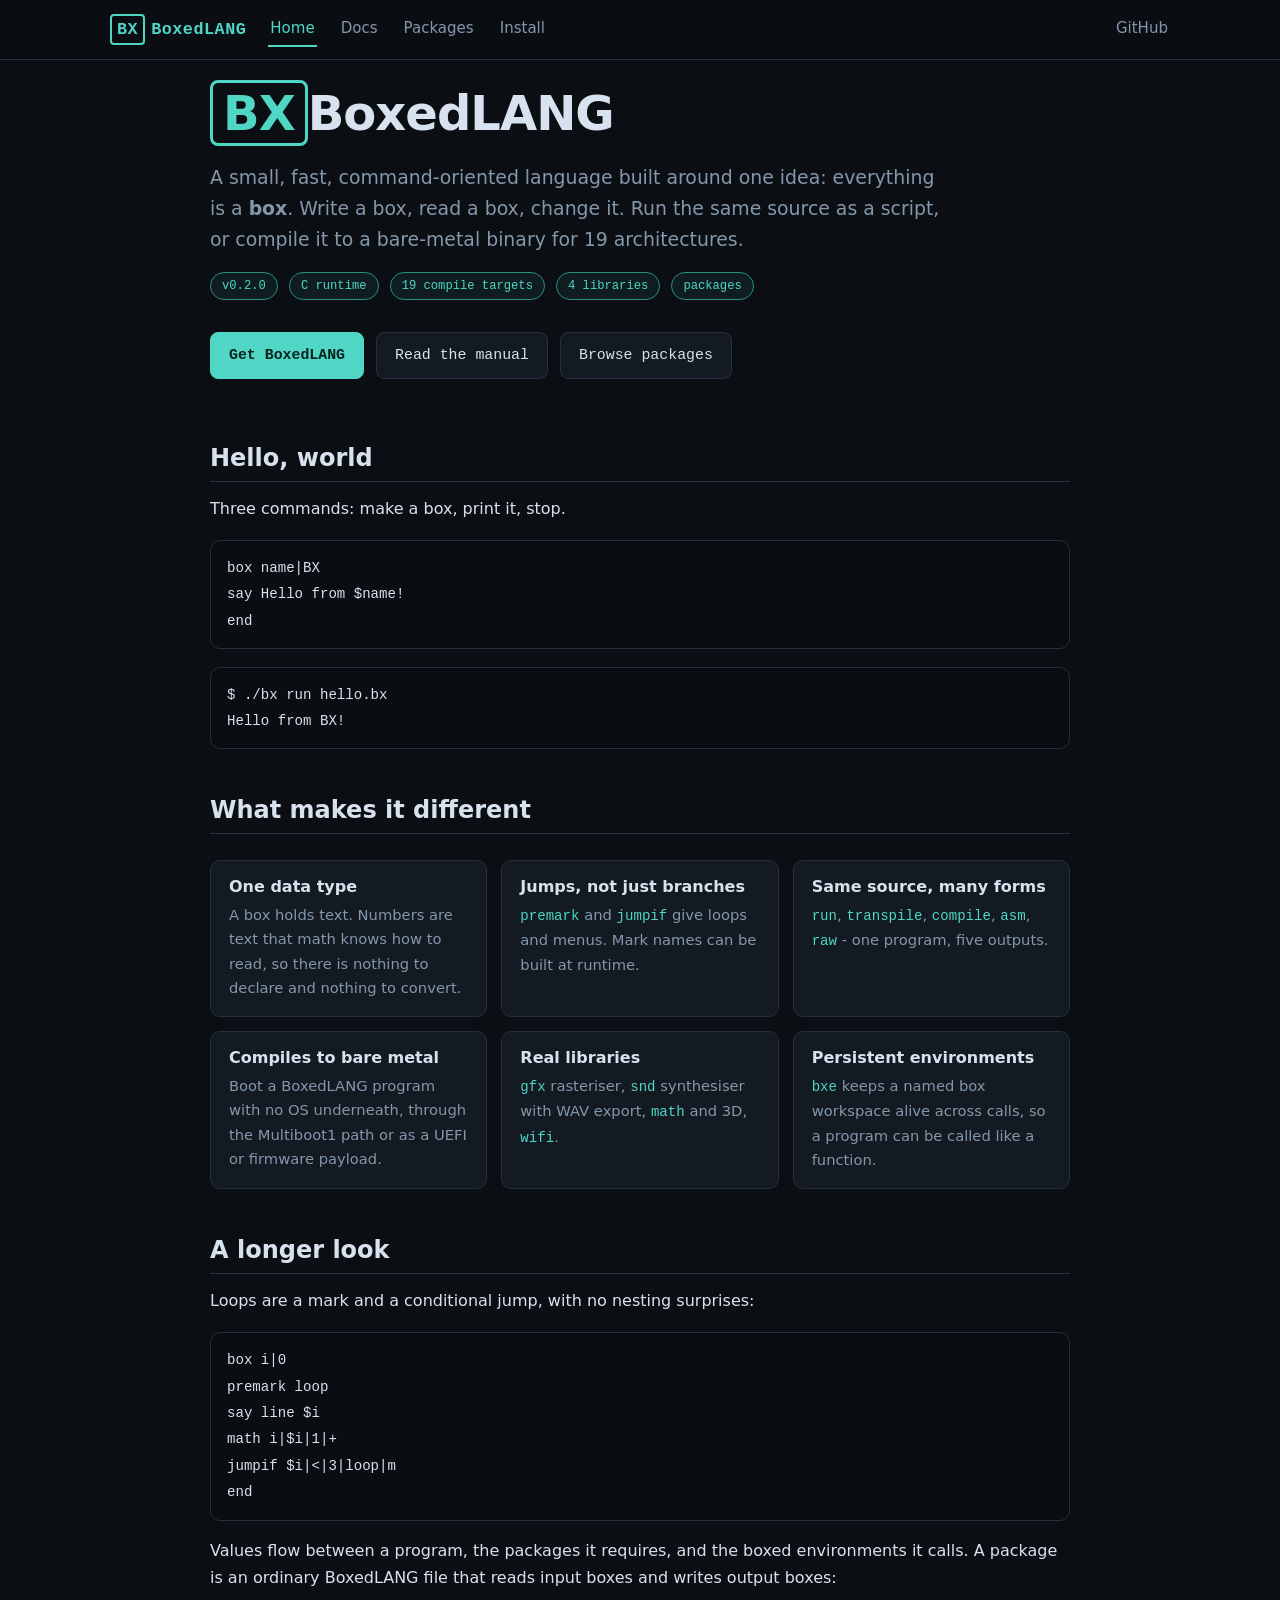
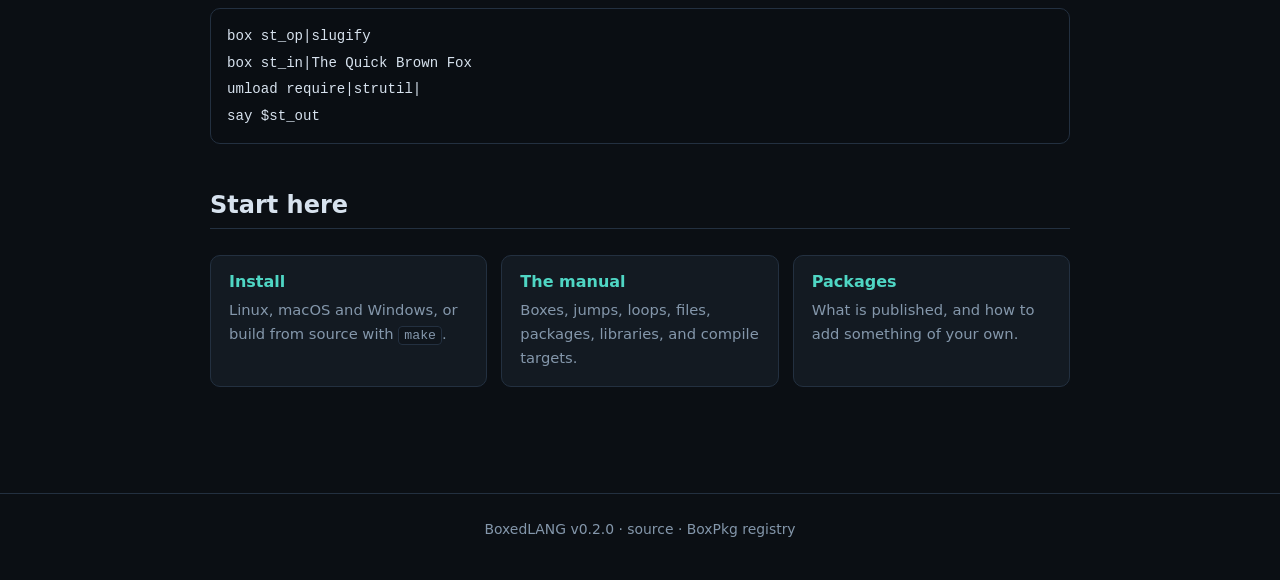
==== site/index.html @ ccd0c349 "Add bx.sdisk.us site with generated docs and package pages scripts/gen-site.py builds site/ with the" ====
<!DOCTYPE html>
<html lang="en">
<head>
<meta charset="utf-8">
<meta name="viewport" content="width=device-width, initial-scale=1">
<title>BoxedLANG - a language built out of boxes</title>
<meta name="description" content="BoxedLANG is a small, fast command-oriented language built around boxes, with packages, libraries and compile targets for 19 architectures.">
<link rel="icon" href="favicon.svg" type="image/svg+xml">
<link rel="stylesheet" href="style.css">
</head>
<body>
<nav class="top">
    <div class="inner">
        <a class="brand" href="index.html"><span class="sq">BX</span>BoxedLANG</a>
                <a class="nav active" href="index.html">Home</a>
        <a class="nav" href="docs.html">Docs</a>
        <a class="nav" href="packages.html">Packages</a>
        <a class="nav" href="install.html">Install</a>
        <span class="spacer"></span>
        <a class="nav" href="https://github.com/mc20000-01/boxed" rel="noopener">GitHub</a>
    </div>
</nav>
<main class="wrap">

<div class="hero">
    <h1><span class="sq">BX</span>BoxedLANG</h1>
    <p class="lead">A small, fast, command-oriented language built around one
    idea: everything is a <strong>box</strong>. Write a box, read a box, change
    it. Run the same source as a script, or compile it to a bare-metal binary
    for 19 architectures.</p>
    <p>
        <span class="tag">v0.2.0</span>
        <span class="tag">C runtime</span>
        <span class="tag">19 compile targets</span>
        <span class="tag">4 libraries</span>
        <span class="tag">packages</span>
    </p>
    <div class="btnrow">
        <a class="btn primary" href="install.html">Get BoxedLANG</a>
        <a class="btn" href="docs.html">Read the manual</a>
        <a class="btn" href="packages.html">Browse packages</a>
    </div>
</div>

<h2>Hello, world</h2>
<p>Three commands: make a box, print it, stop.</p>
<pre><code>box name|BX
say Hello from $name!
end</code></pre>
<pre><code>$ ./bx run hello.bx
Hello from BX!</code></pre>

<h2>What makes it different</h2>
<div class="cards">
    <div class="card">
        <h3>One data type</h3>
        <p>A box holds text. Numbers are text that math knows how to read, so
        there is nothing to declare and nothing to convert.</p>
    </div>
    <div class="card">
        <h3>Jumps, not just branches</h3>
        <p><span class="cmd">premark</span> and <span class="cmd">jumpif</span>
        give loops and menus. Mark names can be built at runtime.</p>
    </div>
    <div class="card">
        <h3>Same source, many forms</h3>
        <p><span class="cmd">run</span>, <span class="cmd">transpile</span>,
        <span class="cmd">compile</span>, <span class="cmd">asm</span>,
        <span class="cmd">raw</span> - one program, five outputs.</p>
    </div>
    <div class="card">
        <h3>Compiles to bare metal</h3>
        <p>Boot a BoxedLANG program with no OS underneath, through the
        Multiboot1 path or as a UEFI or firmware payload.</p>
    </div>
    <div class="card">
        <h3>Real libraries</h3>
        <p><span class="cmd">gfx</span> rasteriser,
        <span class="cmd">snd</span> synthesiser with WAV export,
        <span class="cmd">math</span> and 3D, <span class="cmd">wifi</span>.</p>
    </div>
    <div class="card">
        <h3>Persistent environments</h3>
        <p><span class="cmd">bxe</span> keeps a named box workspace alive
        across calls, so a program can be called like a function.</p>
    </div>
</div>

<h2>A longer look</h2>
<p>Loops are a mark and a conditional jump, with no nesting surprises:</p>
<pre><code>box i|0
premark loop
say line $i
math i|$i|1|+
jumpif $i|<|3|loop|m
end</code></pre>
<p>Values flow between a program, the packages it requires, and the boxed
environments it calls. A package is an ordinary BoxedLANG file that reads input
boxes and writes output boxes:</p>
<pre><code>box st_op|slugify
box st_in|The Quick Brown Fox
umload require|strutil|
say $st_out</code></pre>

<h2>Start here</h2>
<div class="cards">
    <div class="card">
        <h3><a href="install.html">Install</a></h3>
        <p>Linux, macOS and Windows, or build from source with
        <code>make</code>.</p>
    </div>
    <div class="card">
        <h3><a href="docs.html">The manual</a></h3>
        <p>Boxes, jumps, loops, files, packages, libraries, and compile
        targets.</p>
    </div>
    <div class="card">
        <h3><a href="packages.html">Packages</a></h3>
        <p>What is published, and how to add something of your own.</p>
    </div>
</div>

</main>
<footer>
    BoxedLANG v0.2.0 &middot; <a href="https://github.com/mc20000-01/boxed">source</a> &middot;
    <a href="https://github.com/mc20000-01/BoxPkg">BoxPkg registry</a>
</footer>
</body>
</html>
---- site/style.css ----
/* BoxedLANG site styles - one dark theme shared by every page. */

:root {
    --bg: #0b0f14;
    --bg-raised: #131a22;
    --bg-inset: #0f151c;
    --border: #233040;
    --text: #d7e2ee;
    --text-dim: #8497ab;
    --accent: #4fd6c4;
    --accent-dim: #2a8d81;
    --warn: #f0b429;
    --code-bg: #0a0e13;
    --radius: 10px;
    --mono: ui-monospace, "SF Mono", "JetBrains Mono", "Fira Code", Menlo, Consolas, monospace;
    --sans: system-ui, -apple-system, "Segoe UI", Roboto, "Helvetica Neue", sans-serif;
}

* { box-sizing: border-box; }

html { scroll-behavior: smooth; }

body {
    margin: 0;
    background: var(--bg);
    color: var(--text);
    font-family: var(--sans);
    font-size: 16px;
    line-height: 1.65;
    -webkit-font-smoothing: antialiased;
}

/* ---- layout ---- */

.wrap { max-width: 900px; margin: 0 auto; padding: 0 20px 80px; }
.wrap.wide { max-width: 1100px; }

nav.top {
    position: sticky;
    top: 0;
    z-index: 10;
    background: rgba(11, 15, 20, 0.92);
    backdrop-filter: blur(8px);
    border-bottom: 1px solid var(--border);
}

nav.top .inner {
    max-width: 1100px;
    margin: 0 auto;
    padding: 12px 20px;
    display: flex;
    align-items: center;
    gap: 22px;
    flex-wrap: wrap;
}

.brand {
    font-family: var(--mono);
    font-weight: 700;
    color: var(--accent);
    text-decoration: none;
    letter-spacing: 0.5px;
    font-size: 1.05rem;
}

.brand .sq {
    display: inline-block;
    border: 2px solid var(--accent);
    border-radius: 4px;
    padding: 0 5px;
    margin-right: 6px;
}

nav.top a.nav {
    color: var(--text-dim);
    text-decoration: none;
    font-size: 0.94rem;
    padding: 4px 2px;
    border-bottom: 2px solid transparent;
}

nav.top a.nav:hover { color: var(--text); }
nav.top a.nav.active { color: var(--accent); border-bottom-color: var(--accent); }
nav.top .spacer { flex: 1; }

main { padding-top: 34px; }

footer {
    border-top: 1px solid var(--border);
    color: var(--text-dim);
    font-size: 0.87rem;
    padding: 24px 20px 40px;
    text-align: center;
}

footer a { color: var(--text-dim); }

/* ---- type ---- */

h1, h2, h3, h4 { line-height: 1.25; margin: 1.9em 0 0.6em; font-weight: 650; }
h1 { font-size: 2.3rem; margin-top: 0; letter-spacing: -0.02em; }
h2 {
    font-size: 1.5rem;
    padding-bottom: 8px;
    border-bottom: 1px solid var(--border);
}
h3 { font-size: 1.16rem; color: var(--accent); font-family: var(--mono); }
h4 { font-size: 1rem; color: var(--text-dim); text-transform: uppercase; letter-spacing: 0.06em; }

p { margin: 0.85em 0; }

a { color: var(--accent); text-decoration: none; }
a:hover { text-decoration: underline; }

ul, ol { padding-left: 1.4em; }
li { margin: 0.3em 0; }

hr { border: 0; border-top: 1px solid var(--border); margin: 2.4em 0; }

code {
    font-family: var(--mono);
    font-size: 0.9em;
    background: var(--bg-inset);
    border: 1px solid var(--border);
    border-radius: 4px;
    padding: 1px 5px;
}

pre {
    background: var(--code-bg);
    border: 1px solid var(--border);
    border-radius: var(--radius);
    padding: 14px 16px;
    overflow-x: auto;
    margin: 1.1em 0;
    position: relative;
}

pre code {
    background: none;
    border: 0;
    padding: 0;
    font-size: 0.88rem;
    line-height: 1.5;
}

/* ---- hero ---- */

.hero { padding: 20px 0 10px; }
.hero h1 { font-size: 3rem; margin-bottom: 0.1em; }
.hero h1 .sq {
    display: inline-block;
    border: 3px solid var(--accent);
    border-radius: 8px;
    padding: 0 10px;
    color: var(--accent);
}
.hero p.lead { font-size: 1.18rem; color: var(--text-dim); max-width: 62ch; }

.tag {
    display: inline-block;
    font-family: var(--mono);
    font-size: 0.76rem;
    color: var(--accent);
    border: 1px solid var(--accent-dim);
    background: rgba(79, 214, 196, 0.07);
    border-radius: 999px;
    padding: 3px 11px;
    margin: 0 6px 6px 0;
}

/* ---- buttons ---- */

.btnrow { display: flex; gap: 12px; flex-wrap: wrap; margin: 26px 0 8px; }

.btn {
    display: inline-block;
    font-family: var(--mono);
    font-size: 0.93rem;
    padding: 10px 18px;
    border-radius: 8px;
    border: 1px solid var(--border);
    background: var(--bg-raised);
    color: var(--text);
    text-decoration: none;
}

.btn:hover { border-color: var(--accent-dim); text-decoration: none; }
.btn.primary { background: var(--accent); color: #06231f; border-color: var(--accent); font-weight: 650; }

/* ---- cards ---- */

.cards { display: grid; grid-template-columns: repeat(auto-fit, minmax(230px, 1fr)); gap: 14px; margin: 26px 0; }

.card {
    background: var(--bg-raised);
    border: 1px solid var(--border);
    border-radius: var(--radius);
    padding: 16px 18px;
}

.card h3 { margin: 0 0 6px; font-size: 1rem; color: var(--text); font-family: var(--sans); }
.card p { margin: 0; color: var(--text-dim); font-size: 0.92rem; }
.card .cmd { font-family: var(--mono); color: var(--accent); font-size: 0.88rem; }

/* ---- tables ---- */

table {
    width: 100%;
    border-collapse: collapse;
    margin: 1.2em 0;
    font-size: 0.92rem;
}

th, td { text-align: left; padding: 9px 12px; border-bottom: 1px solid var(--border); vertical-align: top; }
th { color: var(--accent); font-family: var(--mono); font-weight: 600; font-size: 0.85rem; text-transform: uppercase; letter-spacing: 0.05em; }
tbody tr:hover { background: rgba(79, 214, 196, 0.03); }
td code { white-space: nowrap; }

/* ---- package list ---- */

.pkg { border: 1px solid var(--border); border-radius: var(--radius); padding: 16px 18px; margin: 14px 0; background: var(--bg-raised); }
.pkg .head { display: flex; align-items: baseline; gap: 10px; flex-wrap: wrap; }
.pkg .name { font-family: var(--mono); font-size: 1.1rem; color: var(--accent); font-weight: 650; }
.pkg .ver { font-family: var(--mono); font-size: 0.8rem; color: var(--warn); border: 1px solid rgba(240, 180, 41, 0.35); border-radius: 999px; padding: 1px 8px; }
.pkg p { margin: 8px 0 0; color: var(--text-dim); font-size: 0.94rem; }
.pkg .meta { font-family: var(--mono); font-size: 0.8rem; color: var(--text-dim); margin-top: 8px; }
.pkg .use { margin-top: 10px; }

/* ---- docs table of contents ---- */

.toc {
    background: var(--bg-raised);
    border: 1px solid var(--border);
    border-radius: var(--radius);
    padding: 14px 18px;
    margin: 0 0 34px;
    font-size: 0.93rem;
}

.toc ol { margin: 6px 0 0; padding-left: 1.2em; }
.toc > summary { cursor: pointer; color: var(--accent); font-family: var(--mono); font-weight: 600; }
.toc h2 { border: 0; margin: 0 0 4px; padding: 0; font-size: 1.15rem; }

/* ---- notes ---- */

.note {
    border-left: 3px solid var(--accent-dim);
    background: var(--bg-raised);
    border-radius: 0 var(--radius) var(--radius) 0;
    padding: 12px 16px;
    margin: 1.4em 0;
    color: var(--text-dim);
    font-size: 0.94rem;
}

.note strong { color: var(--text); }

@media (max-width: 620px) {
    .hero h1 { font-size: 2.2rem; }
    nav.top .inner { gap: 14px; }
    nav.top a.nav { font-size: 0.88rem; }
}
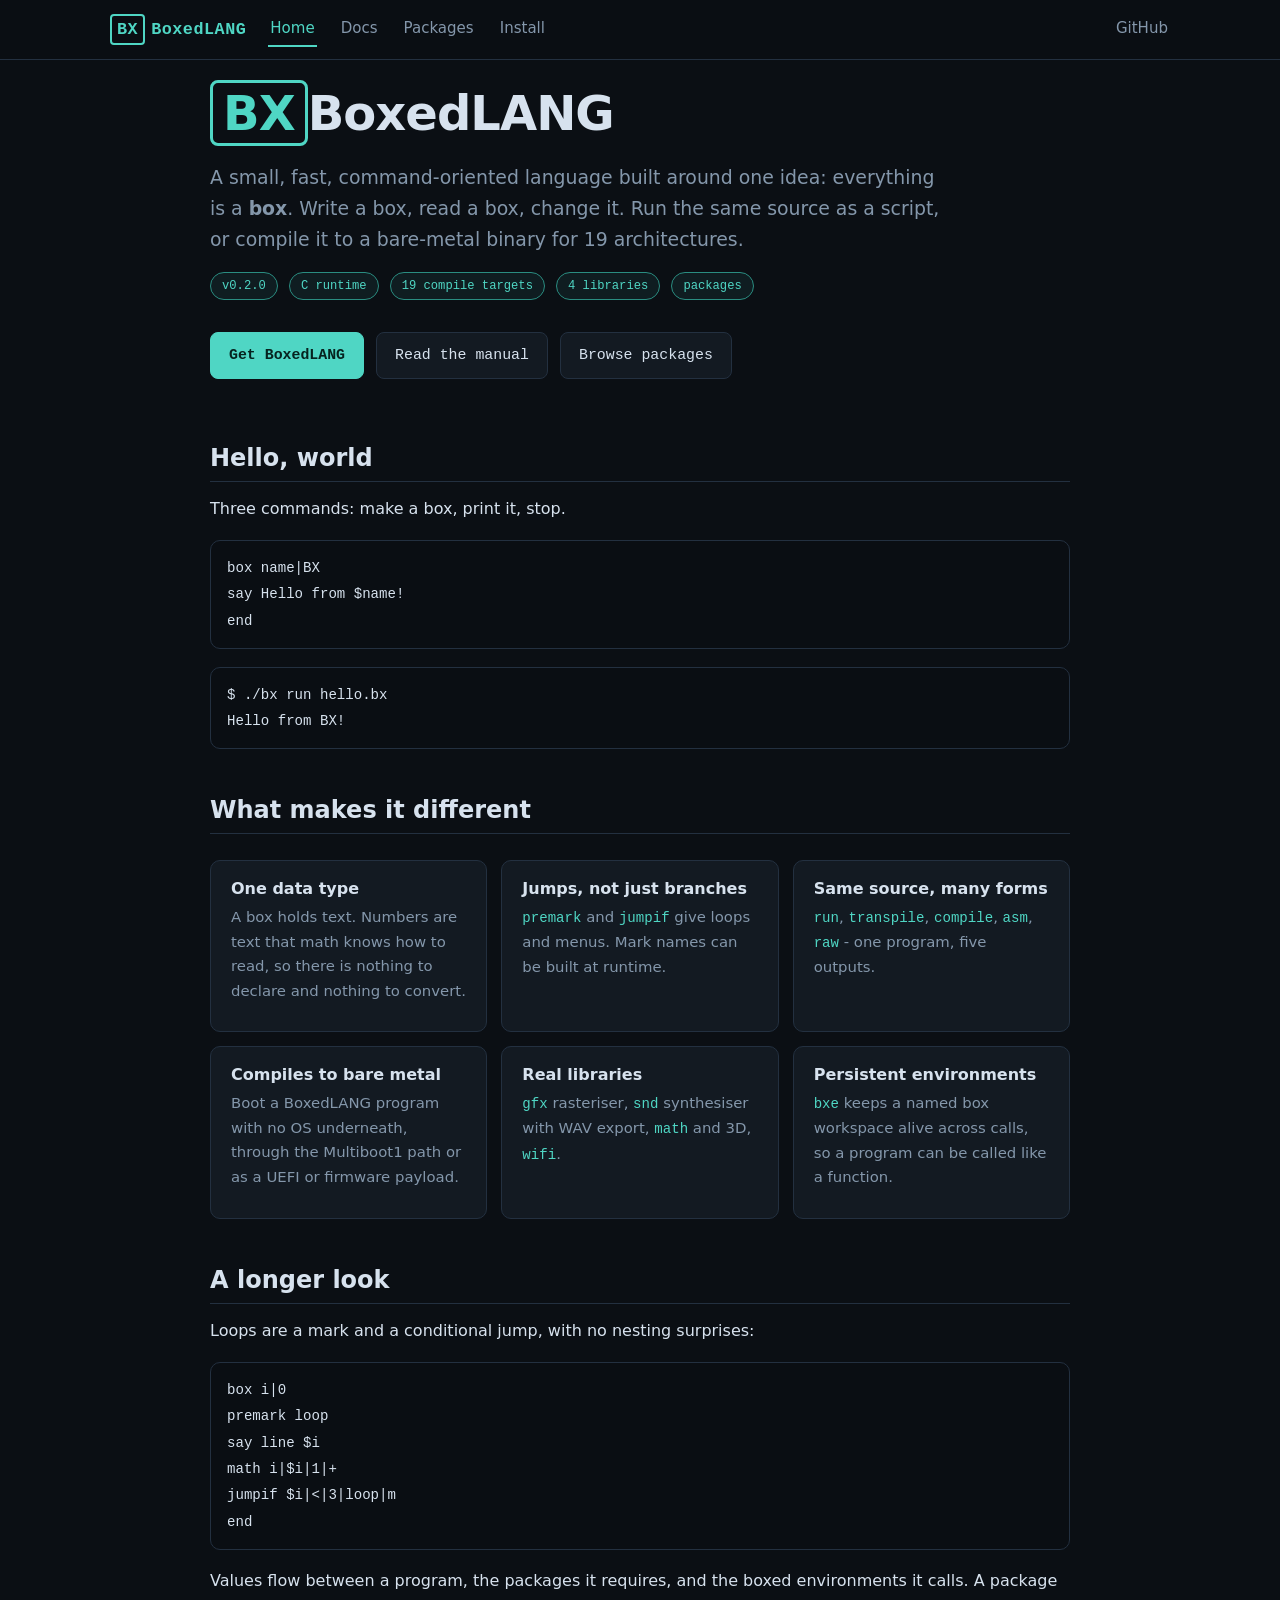
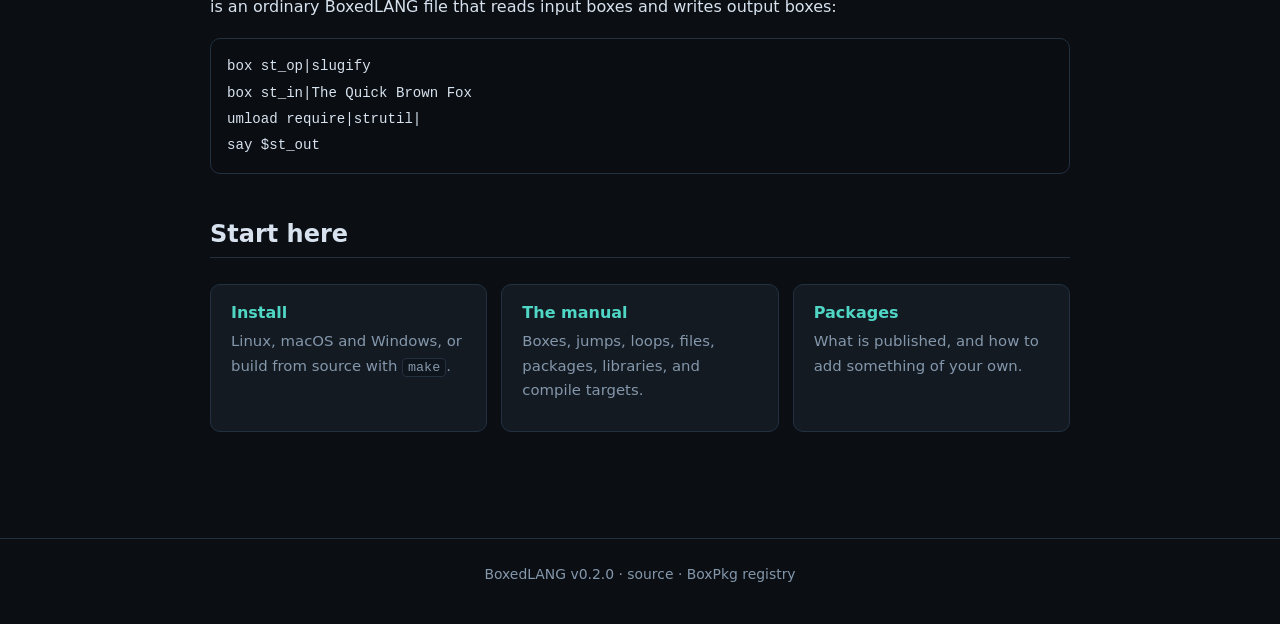
==== commit 8f74d949: "Generate the manual one file per page, with a sidebar The manual was a single box-docs-redone.md ren" ====
--- a/site/index.html
+++ b/site/index.html
@@ -13,7 +13,7 @@
     <div class="inner">
         <a class="brand" href="index.html"><span class="sq">BX</span>BoxedLANG</a>
                 <a class="nav active" href="index.html">Home</a>
-        <a class="nav" href="docs.html">Docs</a>
+        <a class="nav" href="docs/index.html">Docs</a>
         <a class="nav" href="packages.html">Packages</a>
         <a class="nav" href="install.html">Install</a>
         <span class="spacer"></span>
@@ -37,7 +37,7 @@
     </p>
     <div class="btnrow">
         <a class="btn primary" href="install.html">Get BoxedLANG</a>
-        <a class="btn" href="docs.html">Read the manual</a>
+        <a class="btn" href="docs/index.html">Read the manual</a>
         <a class="btn" href="packages.html">Browse packages</a>
     </div>
 </div>
@@ -110,7 +110,7 @@
         <code>make</code>.</p>
     </div>
     <div class="card">
-        <h3><a href="docs.html">The manual</a></h3>
+        <h3><a href="docs/index.html">The manual</a></h3>
         <p>Boxes, jumps, loops, files, packages, libraries, and compile
         targets.</p>
     </div>
--- a/site/style.css
+++ b/site/style.css
@@ -256,6 +256,94 @@
 
 .note strong { color: var(--text); }
 
+/* ---- docs pages ----
+ * One file per docs/*.md, so a page is a sidebar of chapters beside the text.
+ * The sidebar is a column rather than a nav row because a manual is read one
+ * page at a time and the chapter list should stay put while the text scrolls.
+ */
+
+.docs {
+    display: grid;
+    grid-template-columns: 240px minmax(0, 1fr);
+    gap: 40px;
+    align-items: start;
+    max-width: 1100px;
+    margin: 0 auto;
+    padding: 32px 20px 80px;
+}
+.docs.wide { grid-template-columns: minmax(0, 1fr); max-width: 900px; }
+
+nav.side {
+    position: sticky;
+    top: 76px;
+    font-size: 0.94rem;
+}
+nav.side .side-t {
+    font-family: var(--mono);
+    font-size: 0.78rem;
+    letter-spacing: 0.08em;
+    text-transform: uppercase;
+    color: var(--text-dim);
+    margin: 0 0 10px;
+}
+nav.side ul { list-style: none; margin: 0; padding: 0; }
+nav.side li { margin: 0 0 2px; }
+nav.side a {
+    display: block;
+    padding: 6px 10px;
+    border-radius: 8px;
+    color: var(--text-dim);
+    text-decoration: none;
+    border-left: 2px solid transparent;
+}
+nav.side a:hover { color: var(--text); background: var(--bg-raised); }
+nav.side a.on {
+    color: var(--accent);
+    border-left-color: var(--accent);
+    background: var(--bg-raised);
+}
+nav.side .side-f {
+    margin: 18px 0 0;
+    padding-top: 14px;
+    border-top: 1px solid var(--border);
+    font-size: 0.85rem;
+    color: var(--text-dim);
+}
+
+.doc { min-width: 0; }
+.doc > h1 { margin-top: 0; }
+.doc h2 {
+    margin-top: 2.2em;
+    padding-top: 0.4em;
+    border-top: 1px solid var(--border);
+}
+.doc .next { margin-top: 3em; font-family: var(--mono); font-size: 0.9rem; }
+
+/* The landing page is a grid of chapters, newest first because the files are
+ * numbered in reading order. */
+.grid {
+    display: grid;
+    grid-template-columns: repeat(auto-fill, minmax(280px, 1fr));
+    gap: 18px;
+    margin-top: 24px;
+}
+.card {
+    background: var(--bg-raised);
+    border: 1px solid var(--border);
+    border-radius: var(--radius);
+    padding: 18px 20px;
+}
+.card h2 { margin: 0 0 8px; font-size: 1.12rem; border: 0; padding: 0; }
+.card p { margin: 0 0 10px; color: var(--text-dim); font-size: 0.93rem; }
+.card .more { margin: 0; font-family: var(--mono); font-size: 0.85rem; }
+.card a { color: var(--accent); }
+
+@media (max-width: 820px) {
+    .docs { grid-template-columns: minmax(0, 1fr); gap: 24px; }
+    nav.side { position: static; border-bottom: 1px solid var(--border); padding-bottom: 18px; }
+    nav.side .side-f { display: none; }
+}
+
 @media (max-width: 620px) {
     .hero h1 { font-size: 2.2rem; }
     nav.top .inner { gap: 14px; }
